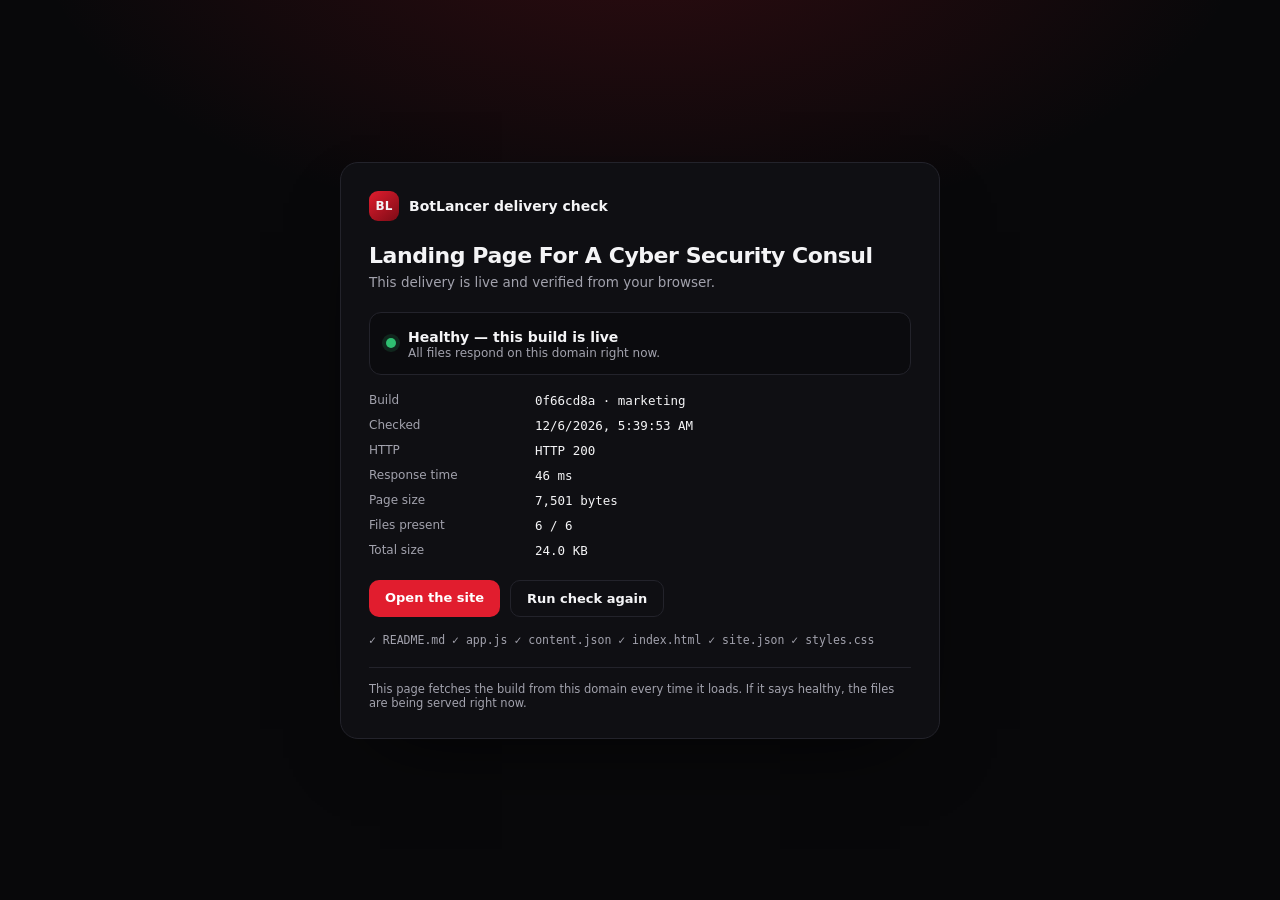
==== check.html @ 8bcd2d65 "Build: update site" ====
<!doctype html>
<html lang="en">
<head>
<meta charset="utf-8">
<meta name="viewport" content="width=device-width,initial-scale=1">
<title>Landing Page For A Cyber Security Consul — live delivery check</title>
<style>
  :root{--bg:#08080a;--panel:#0f0f13;--line:#23232b;--text:#f4f4f6;--muted:#a2a2ad;--red:#e11d2e;--ok:#2fbf71}
  *{box-sizing:border-box}
  body{margin:0;min-height:100vh;display:grid;place-items:center;padding:24px;color:var(--text);
    background:radial-gradient(80% 60% at 50% -10%,rgba(225,29,46,.18),transparent 60%),var(--bg);
    font-family:"Segoe UI",Inter,system-ui,sans-serif}
  .card{width:100%;max-width:600px;background:var(--panel);border:1px solid var(--line);border-radius:18px;
    padding:28px;box-shadow:0 30px 80px -40px rgba(0,0,0,.9)}
  .brand{display:flex;align-items:center;gap:10px;font-weight:800;font-size:14px;margin-bottom:22px}
  .mark{width:30px;height:30px;border-radius:9px;background:linear-gradient(140deg,var(--red),#7c0b16);
    display:grid;place-items:center;font-size:12px;font-weight:900}
  h1{margin:0 0 6px;font-size:22px;letter-spacing:-.02em}
  p.sub{margin:0 0 22px;color:var(--muted);font-size:13.5px}
  .verdict{display:flex;align-items:center;gap:12px;padding:14px 16px;border-radius:12px;
    border:1px solid var(--line);background:#0b0b0e;margin-bottom:18px}
  .pill{width:10px;height:10px;border-radius:50%;background:var(--muted);flex:none}
  .pill.ok{background:var(--ok);box-shadow:0 0 0 4px rgba(47,191,113,.15)}
  .pill.bad{background:var(--red);box-shadow:0 0 0 4px rgba(225,29,46,.18)}
  .verdict b{font-size:14px}
  .verdict span{display:block;color:var(--muted);font-size:12px}
  dl{display:grid;grid-template-columns:150px 1fr;gap:10px 16px;margin:0;font-size:13px}
  dt{color:var(--muted);font-size:12px}
  dd{margin:0;font-family:ui-monospace,Consolas,monospace;font-size:12.5px;word-break:break-all}
  .actions{display:flex;gap:10px;margin-top:22px;flex-wrap:wrap}
  a.btn{display:inline-flex;padding:10px 16px;border-radius:10px;text-decoration:none;font-size:13px;font-weight:700;
    background:var(--red);color:#fff}
  a.btn.ghost{background:transparent;border:1px solid var(--line);color:var(--text)}
  .foot{margin-top:20px;color:var(--muted);font-size:11.5px;border-top:1px solid var(--line);padding-top:14px}
  .files{margin-top:16px;font-family:ui-monospace,Consolas,monospace;font-size:11.5px;color:var(--muted);
    display:flex;flex-wrap:wrap;gap:6px 14px}
</style>
</head>
<body>
<div class="card">
  <div class="brand"><span class="mark">BL</span> BotLancer delivery check</div>
  <h1 id="name">Landing Page For A Cyber Security Consul</h1>
  <p class="sub" id="sub">Verifying this live build in your browser.</p>

  <div class="verdict">
    <span class="pill" id="pill"></span>
    <div>
      <b id="verdict">Checking</b>
      <span id="verdict-sub">Running a live check against this domain</span>
    </div>
  </div>

  <dl>
    <dt>Build</dt><dd>0f66cd8a · marketing</dd>
    <dt>Checked</dt><dd id="at">—</dd>
    <dt>HTTP</dt><dd id="http">—</dd>
    <dt>Response time</dt><dd id="ms">—</dd>
    <dt>Page size</dt><dd id="bytes">—</dd>
    <dt>Files present</dt><dd id="files">—</dd>
    <dt>Total size</dt><dd>24.0 KB</dd>
  </dl>

  <div class="actions">
    <a class="btn" href="./index.html">Open the site</a>
    
    <a class="btn ghost" href="#" id="recheck">Run check again</a>
  </div>

  <div class="files" id="file-list"></div>
  <div class="foot">This page fetches the build from this domain every time it loads. If it says healthy, the files are being served right now.</div>
</div>

<script>
(function(){
  var FILES = ["app.js","styles.css","content.json","index.html","README.md","site.json"];
  var $ = function(s){ return document.querySelector(s); };
  var set = function(s, v){ var el = $(s); if (el) el.textContent = v; };

  async function check(){
    set('#verdict', 'Checking');
    $('#pill').className = 'pill';
    set('#verdict-sub', 'Running a live check against this domain');
    var started = performance.now();
    try {
      var res = await fetch('./index.html?check=' + Date.now(), { cache: 'no-store' });
      var ms = Math.round(performance.now() - started);
      var body = await res.text();
      set('#at', new Date().toLocaleString());
      set('#http', 'HTTP ' + res.status);
      set('#ms', ms + ' ms');
      set('#bytes', body.length.toLocaleString('en-US') + ' bytes');

      var present = 0;
      var list = [];
      await Promise.all(FILES.map(async function(path){
        try {
          var r = await fetch('./' + path + '?check=' + Date.now(), { method: 'HEAD', cache: 'no-store' });
          if (r.ok) present++;
          list.push((r.ok ? '✓ ' : '✕ ') + path);
        } catch (e) {
          list.push('✕ ' + path);
        }
      }));
      list.sort();
      $('#file-list').textContent = list.join('   ');
      set('#files', present + ' / ' + FILES.length);

      var ok = res.ok && present === FILES.length;
      $('#pill').className = 'pill ' + (ok ? 'ok' : 'bad');
      set('#verdict', ok ? 'Healthy — this build is live' : 'Needs attention');
      set('#verdict-sub', ok
        ? 'All files respond on this domain right now.'
        : 'Some files did not respond. Reload or contact the sender.');
      set('#sub', ok ? 'This delivery is live and verified from your browser.' : 'This delivery needs attention.');
    } catch (err) {
      $('#pill').className = 'pill bad';
      set('#verdict', 'Check failed');
      set('#verdict-sub', String(err && err.message || err));
    }
  }

  $('#recheck').addEventListener('click', function(e){ e.preventDefault(); check(); });
  check();
})();
</script>
</body>
</html>
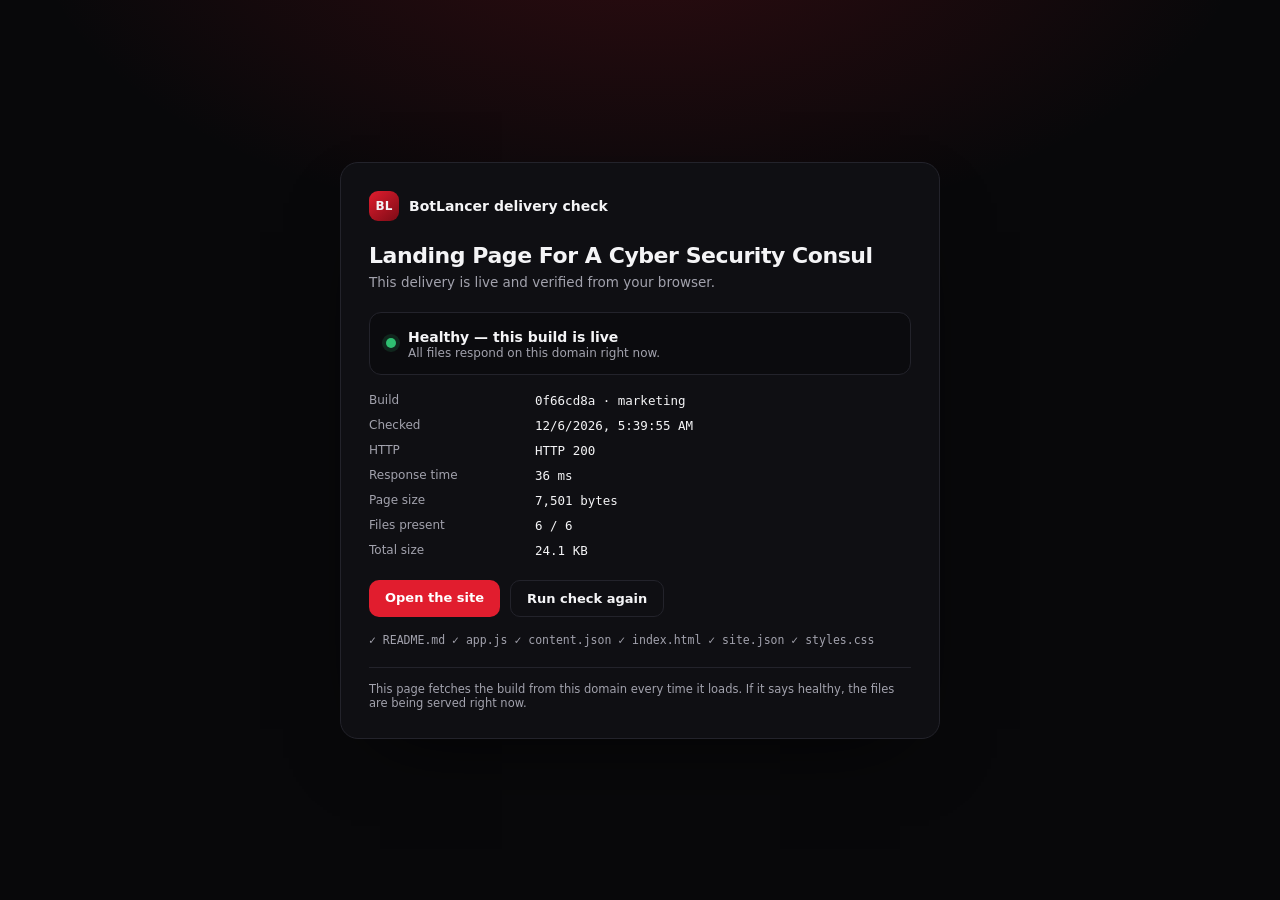
==== commit 609fe5f8: "Build: update site" ====
--- a/check.html
+++ b/check.html
@@ -57,7 +57,7 @@
     <dt>Response time</dt><dd id="ms">—</dd>
     <dt>Page size</dt><dd id="bytes">—</dd>
     <dt>Files present</dt><dd id="files">—</dd>
-    <dt>Total size</dt><dd>24.0 KB</dd>
+    <dt>Total size</dt><dd>24.1 KB</dd>
   </dl>
 
   <div class="actions">
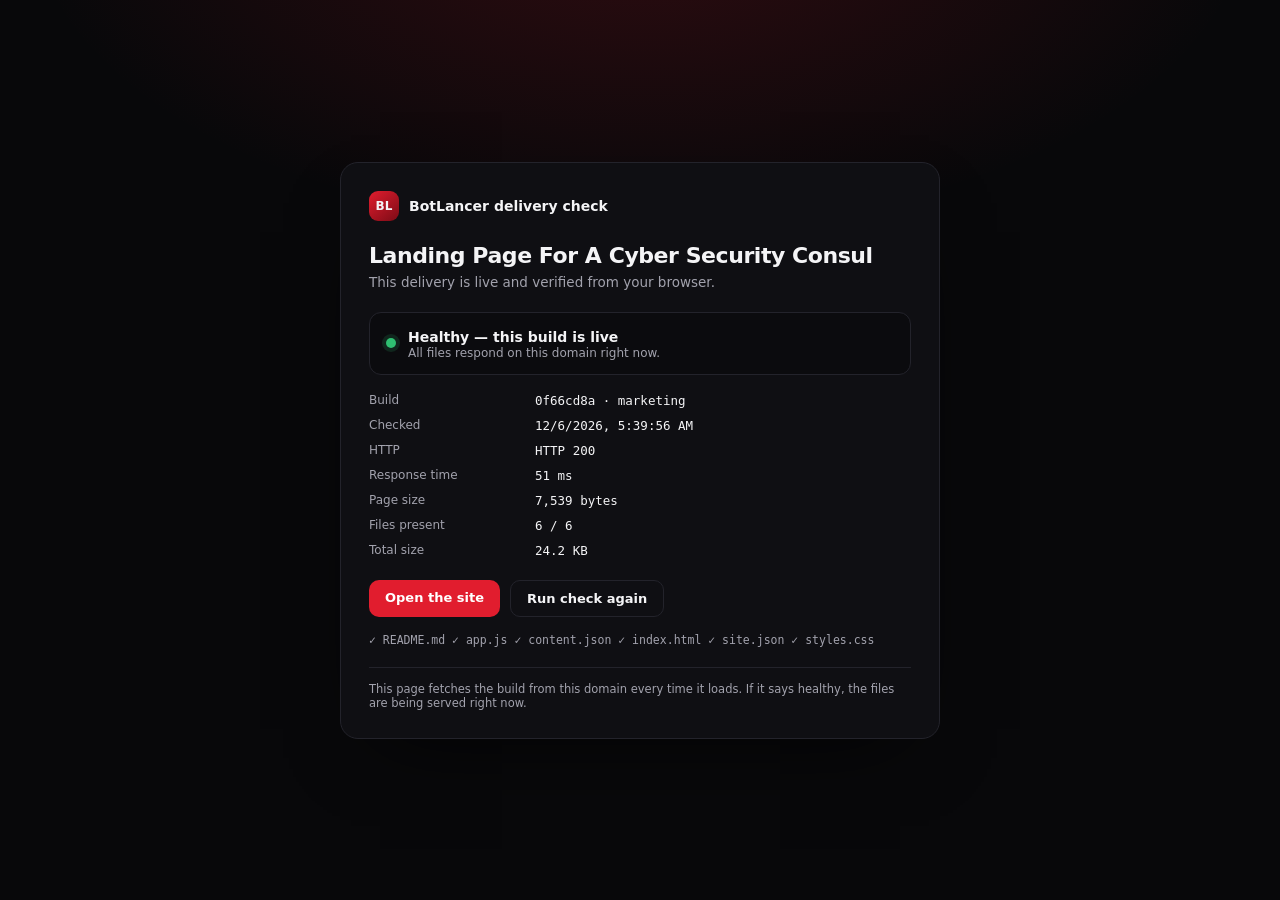
==== commit f2d5bd18: "Build: update site" ====
--- a/check.html
+++ b/check.html
@@ -57,7 +57,7 @@
     <dt>Response time</dt><dd id="ms">—</dd>
     <dt>Page size</dt><dd id="bytes">—</dd>
     <dt>Files present</dt><dd id="files">—</dd>
-    <dt>Total size</dt><dd>24.1 KB</dd>
+    <dt>Total size</dt><dd>24.2 KB</dd>
   </dl>
 
   <div class="actions">
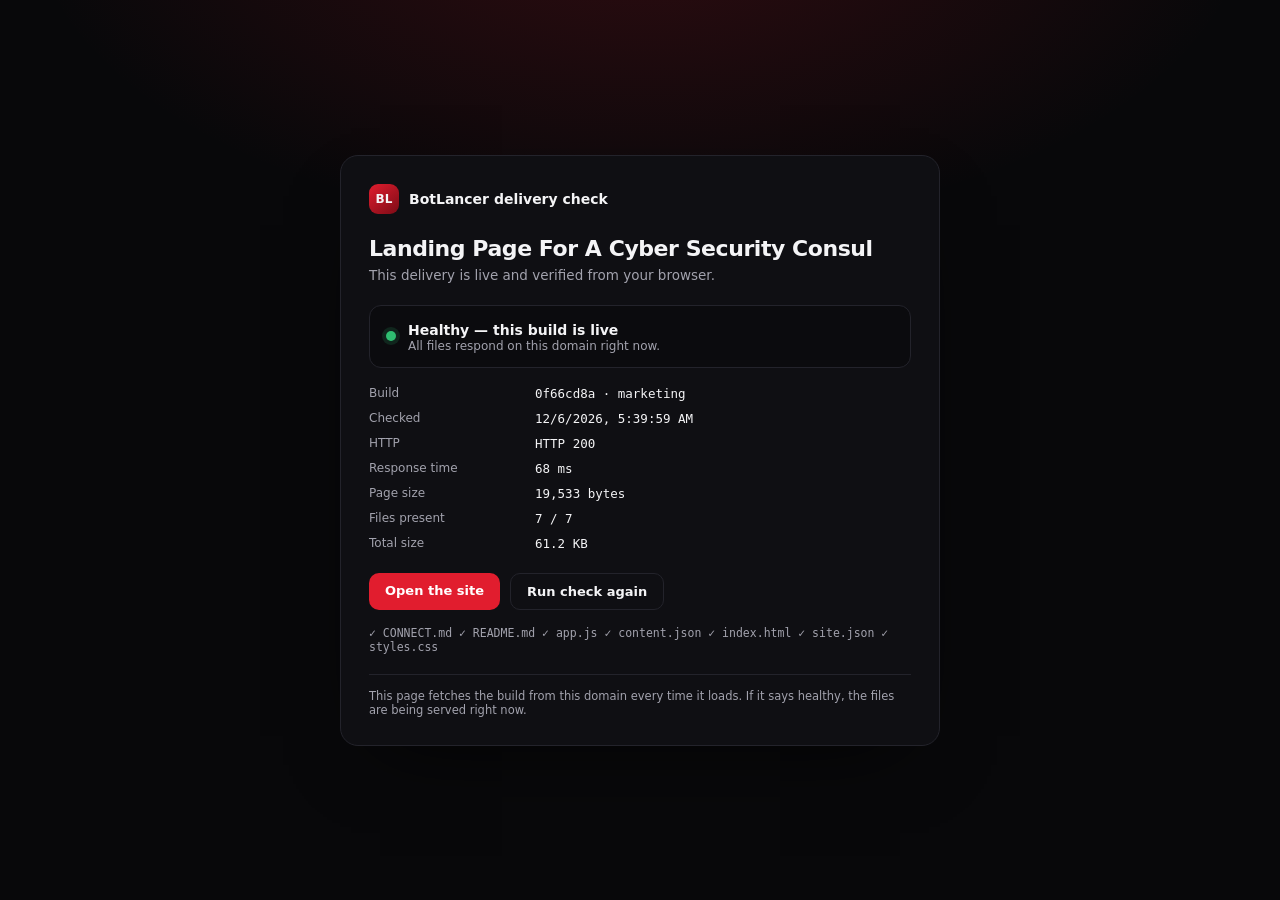
==== commit efb42d45: "Build: update site" ====
--- a/check.html
+++ b/check.html
@@ -57,7 +57,7 @@
     <dt>Response time</dt><dd id="ms">—</dd>
     <dt>Page size</dt><dd id="bytes">—</dd>
     <dt>Files present</dt><dd id="files">—</dd>
-    <dt>Total size</dt><dd>24.2 KB</dd>
+    <dt>Total size</dt><dd>61.2 KB</dd>
   </dl>
 
   <div class="actions">
@@ -72,7 +72,7 @@
 
 <script>
 (function(){
-  var FILES = ["app.js","styles.css","content.json","index.html","README.md","site.json"];
+  var FILES = ["app.js","styles.css","content.json","index.html","README.md","CONNECT.md","site.json"];
   var $ = function(s){ return document.querySelector(s); };
   var set = function(s, v){ var el = $(s); if (el) el.textContent = v; };
 
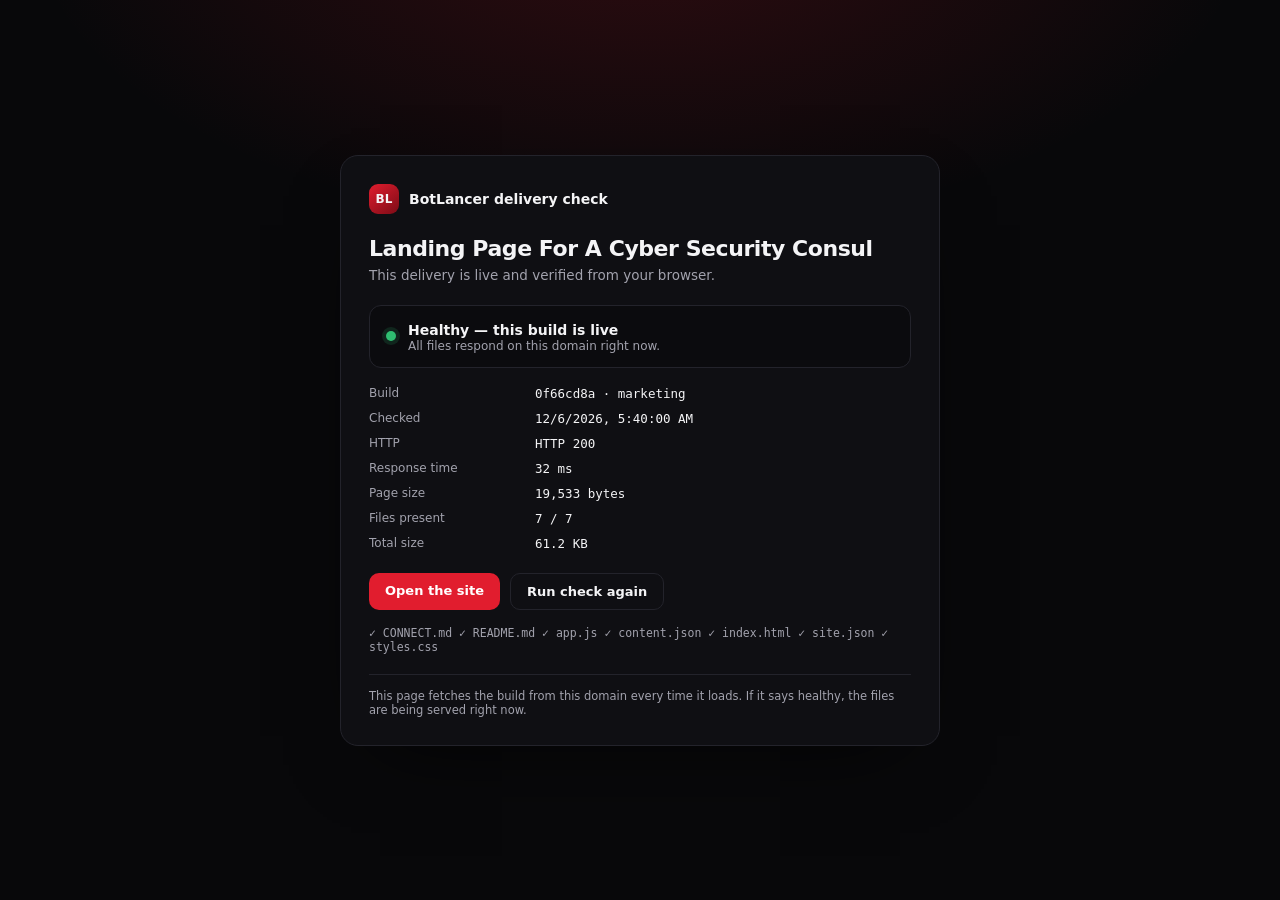
==== commit ba4c9201: "Build: update site" ====
--- a/check.html
+++ b/check.html
@@ -4,6 +4,9 @@
 <meta charset="utf-8">
 <meta name="viewport" content="width=device-width,initial-scale=1">
 <title>Landing Page For A Cyber Security Consul — live delivery check</title>
+<meta name="description" content="Live delivery check for Landing Page For A Cyber Security Consul. Verifies that every file in this build is served from this domain right now.">
+<meta name="robots" content="noindex,nofollow">
+<meta name="theme-color" content="#08080a">
 <style>
   :root{--bg:#08080a;--panel:#0f0f13;--line:#23232b;--text:#f4f4f6;--muted:#a2a2ad;--red:#e11d2e;--ok:#2fbf71}
   *{box-sizing:border-box}
@@ -37,12 +40,12 @@
 </style>
 </head>
 <body>
-<div class="card">
+<main class="card">
   <div class="brand"><span class="mark">BL</span> BotLancer delivery check</div>
   <h1 id="name">Landing Page For A Cyber Security Consul</h1>
   <p class="sub" id="sub">Verifying this live build in your browser.</p>
 
-  <div class="verdict">
+  <div class="verdict" role="status" aria-live="polite">
     <span class="pill" id="pill"></span>
     <div>
       <b id="verdict">Checking</b>
@@ -66,9 +69,9 @@
     <a class="btn ghost" href="#" id="recheck">Run check again</a>
   </div>
 
-  <div class="files" id="file-list"></div>
+  <div class="files" id="file-list" aria-live="polite"></div>
   <div class="foot">This page fetches the build from this domain every time it loads. If it says healthy, the files are being served right now.</div>
-</div>
+</main>
 
 <script>
 (function(){
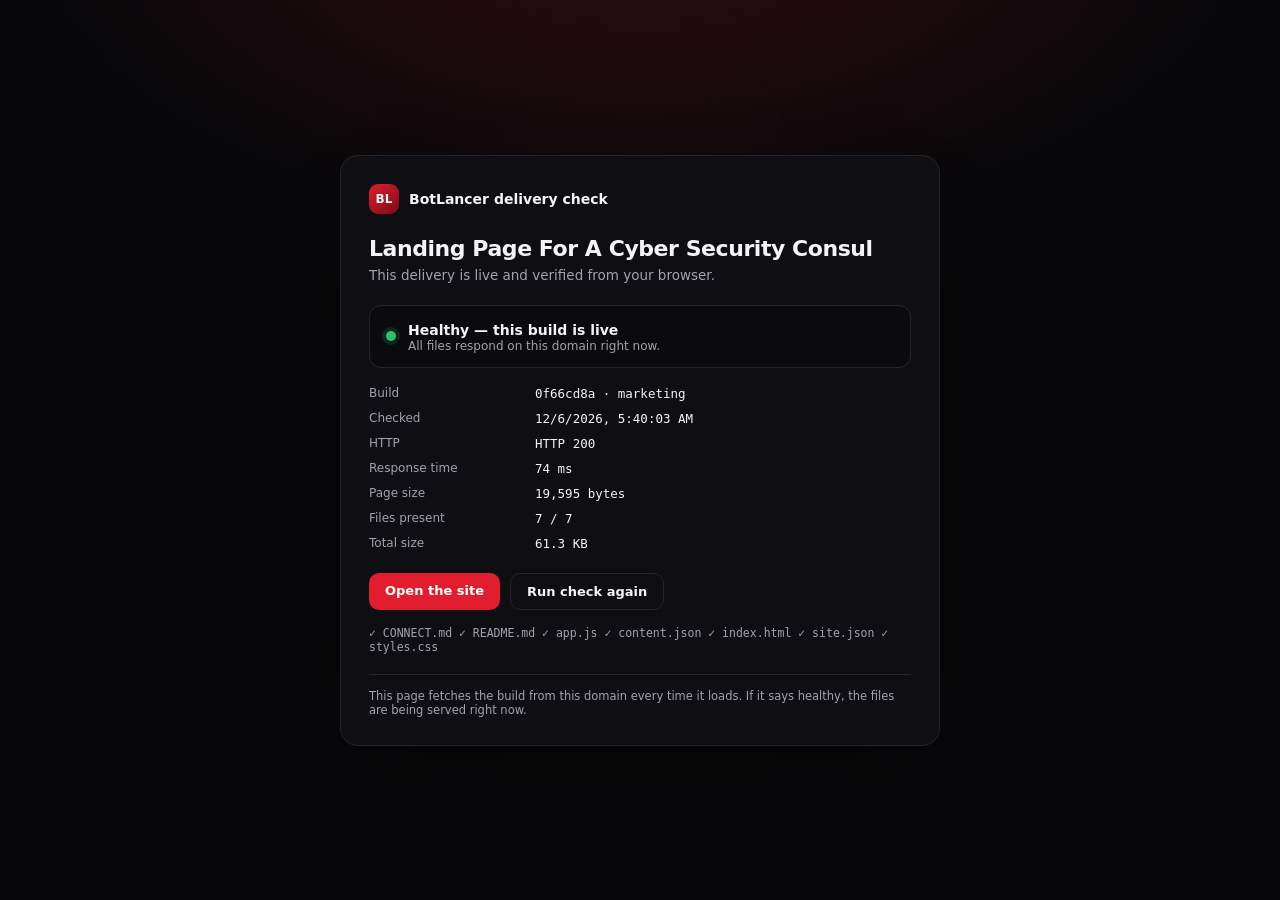
==== commit 7450f423: "Build: update site" ====
--- a/check.html
+++ b/check.html
@@ -60,7 +60,7 @@
     <dt>Response time</dt><dd id="ms">—</dd>
     <dt>Page size</dt><dd id="bytes">—</dd>
     <dt>Files present</dt><dd id="files">—</dd>
-    <dt>Total size</dt><dd>61.2 KB</dd>
+    <dt>Total size</dt><dd>61.3 KB</dd>
   </dl>
 
   <div class="actions">
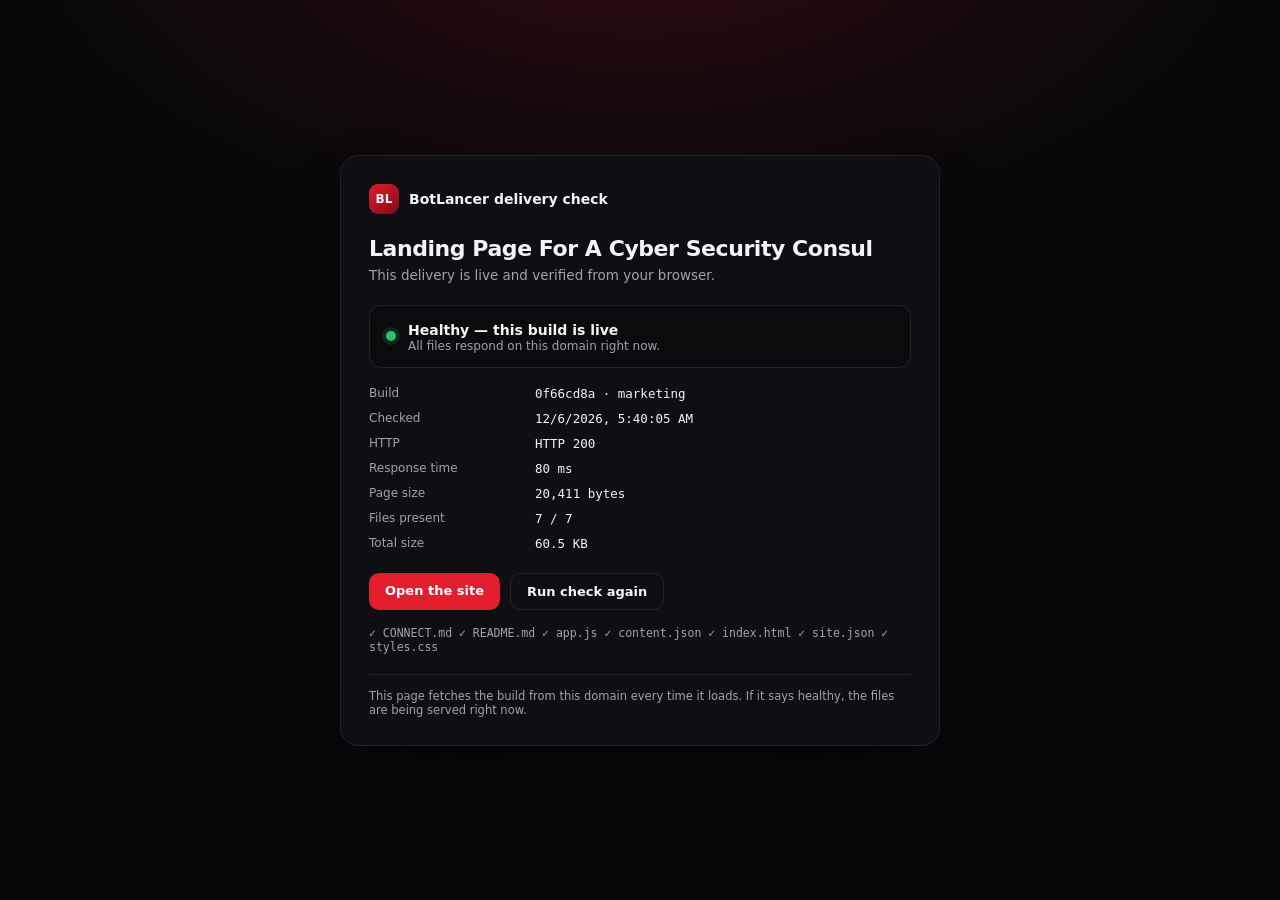
==== commit bc27081d: "Build: update site" ====
--- a/check.html
+++ b/check.html
@@ -60,7 +60,7 @@
     <dt>Response time</dt><dd id="ms">—</dd>
     <dt>Page size</dt><dd id="bytes">—</dd>
     <dt>Files present</dt><dd id="files">—</dd>
-    <dt>Total size</dt><dd>61.3 KB</dd>
+    <dt>Total size</dt><dd>60.5 KB</dd>
   </dl>
 
   <div class="actions">
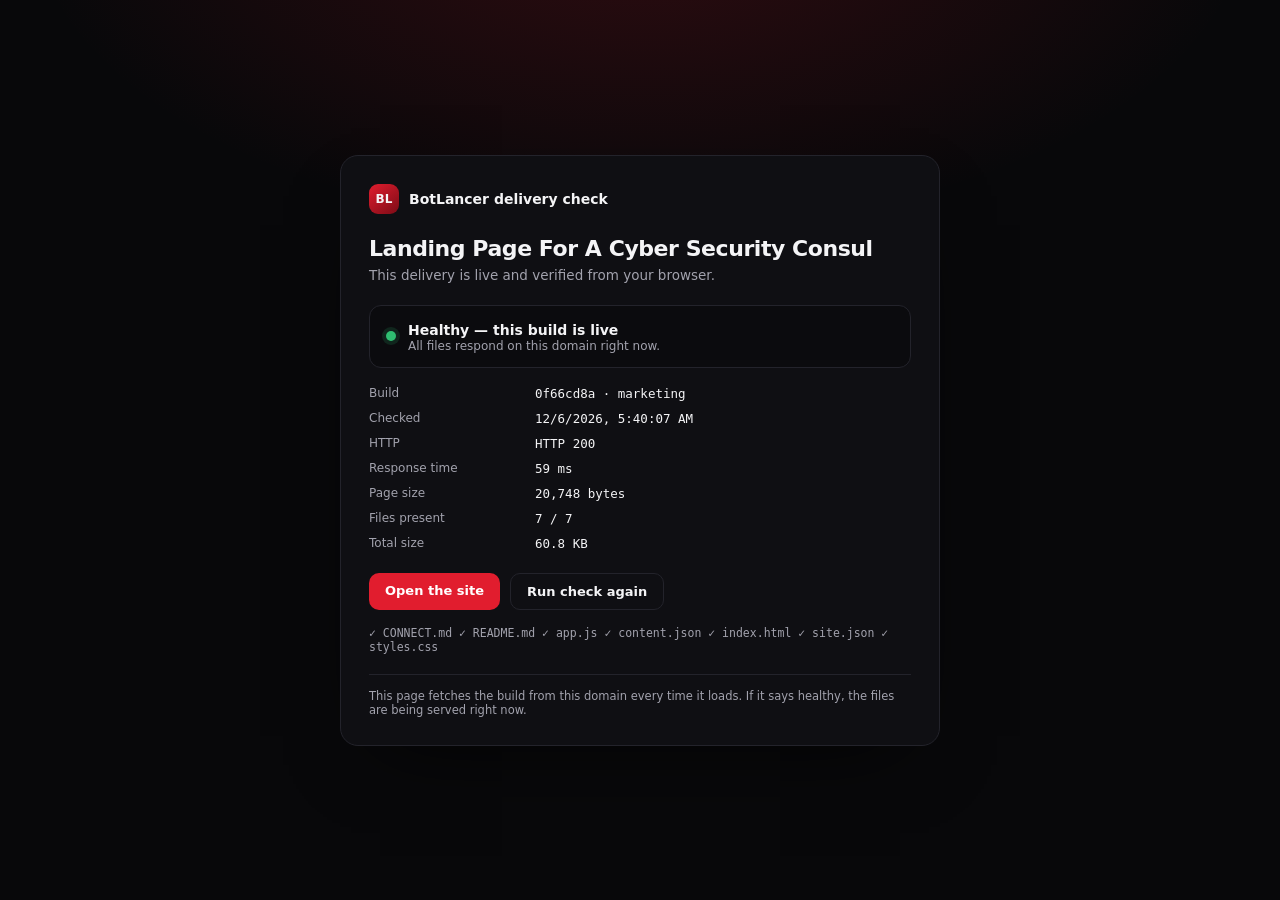
==== commit 73d435a7: "Build: update site" ====
--- a/check.html
+++ b/check.html
@@ -7,6 +7,7 @@
 <meta name="description" content="Live delivery check for Landing Page For A Cyber Security Consul. Verifies that every file in this build is served from this domain right now.">
 <meta name="robots" content="noindex,nofollow">
 <meta name="theme-color" content="#08080a">
+<link rel="icon" href="data:image/svg+xml,%3Csvg xmlns='http://www.w3.org/2000/svg' viewBox='0 0 32 32'%3E%3Crect width='32' height='32' rx='8' fill='%2307070a'/%3E%3Cpath d='M9 23V9h6.2c3.6 0 5.8 1.9 5.8 4.8 0 2-1.1 3.5-2.9 4.2L22 23h-4l-3.2-4.4H12V23H9zm3-7h3c1.6 0 2.6-.8 2.6-2.2S16.6 11 15 11h-3v5z' fill='%23e11d2e'/%3E%3C/svg%3E">
 <style>
   :root{--bg:#08080a;--panel:#0f0f13;--line:#23232b;--text:#f4f4f6;--muted:#a2a2ad;--red:#e11d2e;--ok:#2fbf71}
   *{box-sizing:border-box}
@@ -60,7 +61,7 @@
     <dt>Response time</dt><dd id="ms">—</dd>
     <dt>Page size</dt><dd id="bytes">—</dd>
     <dt>Files present</dt><dd id="files">—</dd>
-    <dt>Total size</dt><dd>60.5 KB</dd>
+    <dt>Total size</dt><dd>60.8 KB</dd>
   </dl>
 
   <div class="actions">
